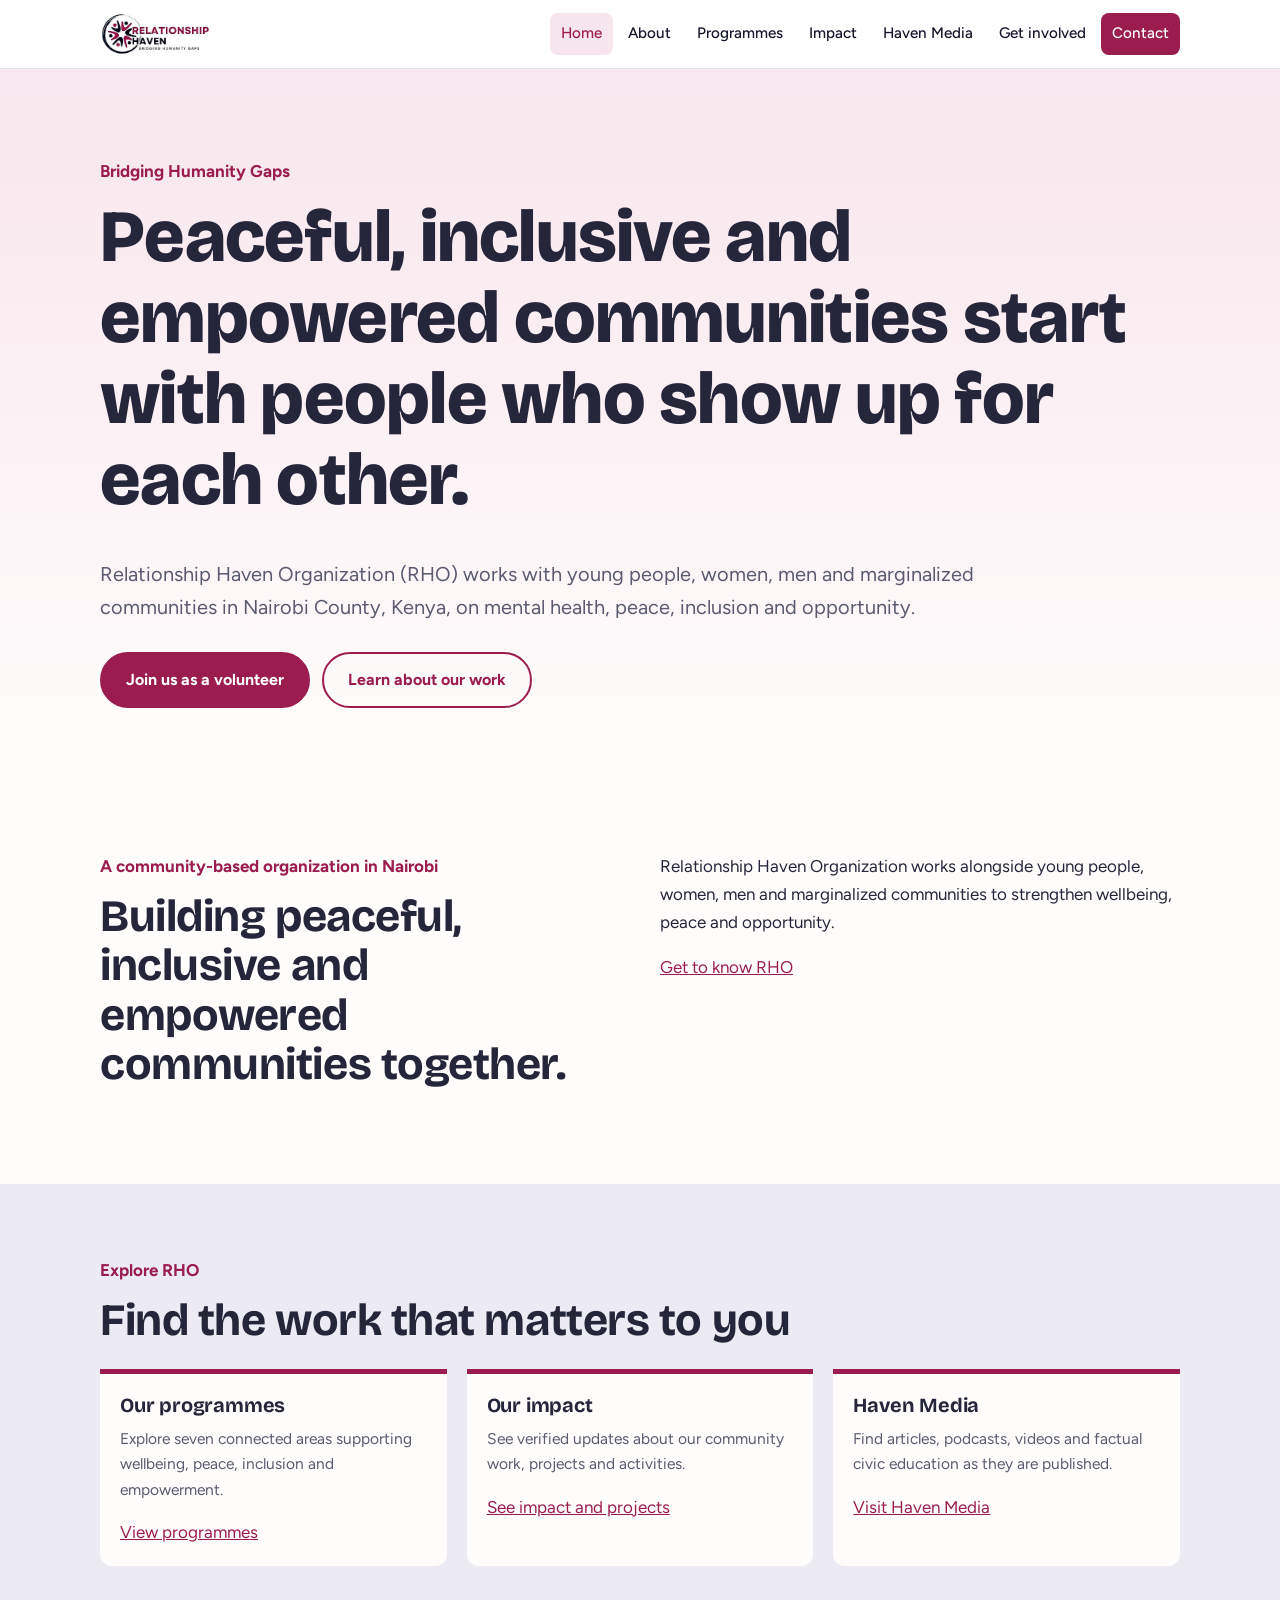
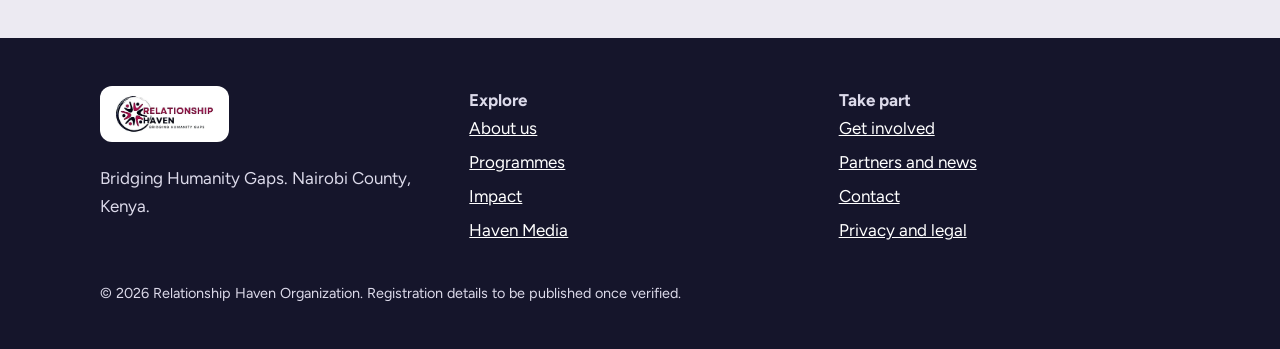
==== index.html @ 0828502a "first commit" ====
<!DOCTYPE html>
<html lang="en">
<head>
<meta charset="utf-8">
<meta name="viewport" content="width=device-width, initial-scale=1, viewport-fit=cover">
<title>Relationship Haven Organization | Bridging Humanity Gaps</title>
<meta name="description" content="Relationship Haven Organization (RHO) is a Nairobi-based community organization advancing mental health, peacebuilding, inclusion, civic engagement and empowerment.">
<link rel="preconnect" href="https://fonts.googleapis.com">
<link rel="preconnect" href="https://fonts.gstatic.com" crossorigin>
<link href="https://fonts.googleapis.com/css2?family=Bricolage+Grotesque:wght@500;700;800&family=Figtree:wght@400;500;700&display=swap" rel="stylesheet">
<link rel="stylesheet" href="styles.css">
</head>
<body>
<a class="skip" href="#main">Skip to content</a>
<header><div class="wrap bar">
<a href="index.html#home" aria-label="Relationship Haven Organization home"><img src="logo.jpg" alt="Relationship Haven logo: Bridging Humanity Gaps"></a>
<button id="menu" aria-expanded="false" aria-controls="nav">Menu</button>
<nav id="nav" aria-label="Primary"><ul>
<li><a href="index.html" aria-current="page">Home</a></li><li><a href="about.html">About</a></li><li><a href="programmes.html">Programmes</a></li><li><a href="impact.html">Impact</a></li><li><a href="media.html">Haven Media</a></li><li><a href="get-involved.html#involved">Get involved</a></li><li><a href="get-involved.html#contact" class="cta">Contact</a></li>
</ul></nav></div></header>

<main id="main">
<section class="hero" id="home"><div class="wrap">
<p class="slogan">Bridging Humanity Gaps</p>
<h1>Peaceful, inclusive and empowered communities start with people who show up for each other.</h1>
<p class="lead">Relationship Haven Organization (RHO) works with young people, women, men and marginalized communities in Nairobi County, Kenya, on mental health, peace, inclusion and opportunity.</p>
<div class="row"><a class="btn" href="get-involved.html#involved">Join us as a volunteer</a><a class="btn alt" href="programmes.html">Learn about our work</a></div>
</div></section>
<section><div class="wrap two">
<div><p class="slogan">A community-based organization in Nairobi</p><h2>Building peaceful, inclusive and empowered communities together.</h2></div>
<div><p>Relationship Haven Organization works alongside young people, women, men and marginalized communities to strengthen wellbeing, peace and opportunity.</p><a href="about.html">Get to know RHO</a></div>
</div></section>
<section class="alt-bg"><div class="wrap">
<p class="slogan">Explore RHO</p><h2>Find the work that matters to you</h2>
<div class="grid3">
<div class="path"><h3>Our programmes</h3><p>Explore seven connected areas supporting wellbeing, peace, inclusion and empowerment.</p><a href="programmes.html">View programmes</a></div>
<div class="path"><h3>Our impact</h3><p>See verified updates about our community work, projects and activities.</p><a href="impact.html">See impact and projects</a></div>
<div class="path"><h3>Haven Media</h3><p>Find articles, podcasts, videos and factual civic education as they are published.</p><a href="media.html">Visit Haven Media</a></div>
</div></div></section>
</main>

<footer><div class="wrap"><div class="fgrid">
<div><span class="logo"><img src="logo.jpg" alt="Relationship Haven"></span><p style="margin-top:14px">Bridging Humanity Gaps. Nairobi County, Kenya.</p></div>
<div><b>Explore</b><ul><li><a href="about.html">About us</a></li><li><a href="programmes.html">Programmes</a></li><li><a href="impact.html">Impact</a></li><li><a href="media.html">Haven Media</a></li></ul></div>
<div><b>Take part</b><ul><li><a href="get-involved.html#involved">Get involved</a></li><li><a href="media.html#partners">Partners and news</a></li><li><a href="get-involved.html#contact">Contact</a></li><li><a href="#" id="pv2">Privacy and legal</a></li></ul></div>
</div><p style="margin-top:32px;font-size:.9rem">&copy; 2026 Relationship Haven Organization. Registration details to be published once verified.</p></div></footer>

<dialog id="dlg" aria-labelledby="dt"><h2 id="dt" style="font-size:1.6rem">Privacy notice</h2>
<p>When you use the contact form, RHO asks only for your name, email address and message, so we can reply. We do not publish referral or personal information. Submitted data is kept only as long as needed and then deleted under RHO's retention practice.</p>
<p>Photographs and video involving children or vulnerable people are used only with proper consent and safeguarding. A full privacy policy and terms will be published here before any wider data collection begins.</p>
<form method="dialog"><button class="btn">Close</button></form></dialog>

<script src="script.js"></script>
</body>
</html>
---- styles.css ----
:root{--crimson:#9b1c4f;--navy:#15152b;--paper:#fffdfc;--rose:#f7e6ed;--mist:#eceaf2;--ink:#26263a;--mute:#5b5b70;--line:#dcd8e4;box-sizing:border-box;padding-top:env(safe-area-inset-top,0px);padding-bottom:env(safe-area-inset-bottom,0px)}
:root:not([data-theme="light"]){}
@media(prefers-color-scheme:dark){:root:not([data-theme="light"]){--paper:#14141f;--rose:#2a1823;--mist:#1d1d2c;--ink:#ecebf3;--mute:#a9a9bd;--line:#35354a;--crimson:#e0507f}:root:not([data-theme="light"]) .node{color:var(--ink);border-color:var(--ink)}}
:root[data-theme="dark"]{--paper:#14141f;--rose:#2a1823;--mist:#1d1d2c;--ink:#ecebf3;--mute:#a9a9bd;--line:#35354a;--crimson:#e0507f}
html{scroll-behavior:smooth;scroll-padding-top:calc(76px + env(safe-area-inset-top,0px))}
*,*:before,*:after{box-sizing:inherit}
body{margin:0;background:var(--paper);color:var(--ink);font:400 1.0625rem/1.65 Figtree,system-ui,sans-serif}
h1,h2,h3{font-family:'Bricolage Grotesque',Figtree,sans-serif;line-height:1.1;margin:0 0 .5em;letter-spacing:-.01em}
h1{font-size:clamp(2.4rem,6.5vw,4.6rem);font-weight:800}
h2{font-size:clamp(1.8rem,4vw,2.8rem);font-weight:700}
h3{font-size:1.25rem;font-weight:700}
p{margin:0 0 1em;max-width:68ch}
a{color:var(--crimson)}
:focus-visible{outline:3px solid var(--crimson);outline-offset:3px;border-radius:4px}
.wrap{max-width:1120px;margin:0 auto;padding:0 20px}
section{padding:72px 0}
.js main>section.reveal{opacity:0;transform:translateY(18px);transition:opacity .55s ease var(--reveal-delay,0ms),transform .55s ease var(--reveal-delay,0ms)}
.js main>section.reveal.is-visible{opacity:1;transform:translateY(0)}
.skip{position:absolute;left:-999px;top:8px;background:var(--navy);color:#fff;padding:10px 14px;z-index:99}.skip:focus{left:8px}
header{position:sticky;top:0;z-index:20;background:#fff;border-bottom:1px solid #e6e2ec;padding-top:env(safe-area-inset-top,0px)}
.bar{display:flex;align-items:center;justify-content:space-between;height:68px}
.bar img{height:44px;width:auto;display:block}
nav ul{display:flex;gap:4px;list-style:none;margin:0;padding:0}
nav a{display:block;padding:8px 11px;color:#15152b;text-decoration:none;font-weight:500;font-size:.95rem;border-radius:8px;transition:background-color .18s ease,color .18s ease}
nav a:hover{background:#f7e6ed}
nav a[aria-current="page"]{background:var(--rose);color:var(--crimson)}
nav a.cta{background:#9b1c4f;color:#fff}
nav a.cta[aria-current="page"]{background:var(--navy);color:#fff}
#menu{display:none;background:none;border:1px solid #cfc9da;border-radius:8px;padding:8px 12px;font:inherit;color:#15152b;cursor:pointer}
@media(max-width:900px){#menu{display:block}nav{position:absolute;left:0;right:0;top:100%;background:#fff;border-bottom:1px solid #e6e2ec;display:none;padding:8px 20px 16px}nav.open{display:block}nav ul{flex-direction:column}}
.btn{display:inline-block;padding:13px 24px;border-radius:999px;font-weight:700;text-decoration:none;border:2px solid var(--crimson);background:var(--crimson);color:#fff;cursor:pointer;font-family:inherit;font-size:1rem;transition:transform .18s ease,box-shadow .18s ease}
.btn:hover{transform:translateY(-2px);box-shadow:0 5px 14px rgba(21,21,43,.16)}
.btn.alt{background:transparent;color:var(--crimson)}
.hero{padding:88px 0 72px;background:linear-gradient(180deg,var(--rose),var(--paper))}
.js .hero .slogan,.js .hero h1,.js .hero .lead,.js .hero .row{animation:hero-rise .7s cubic-bezier(.2,.7,.2,1) both}
.js .hero .slogan{animation-delay:80ms}
.js .hero h1{animation-delay:160ms}
.js .hero .lead{animation-delay:240ms}
.js .hero .row{animation-delay:320ms}
@keyframes hero-rise{from{opacity:0;transform:translateY(20px)}to{opacity:1;transform:translateY(0)}}
.hero p.lead{font-size:1.25rem;color:var(--mute)}
.row{display:flex;gap:12px;flex-wrap:wrap;margin-top:28px}
.slogan{font-weight:700;color:var(--crimson);margin-bottom:12px}
.two{display:grid;grid-template-columns:1fr 1fr;gap:40px;align-items:start}
@media(max-width:800px){.two{grid-template-columns:1fr}section{padding:52px 0}}
.vm{border-left:5px solid var(--crimson);padding:4px 0 4px 20px;margin-bottom:24px}
.vm h3{margin-bottom:6px}
.vals{display:grid;grid-template-columns:repeat(auto-fit,minmax(230px,1fr));gap:0;border-top:2px solid var(--navy);margin-top:28px}
.vals div{padding:16px 20px 16px 0;border-bottom:1px solid var(--line)}
.vals b{font-family:'Bricolage Grotesque',sans-serif;color:var(--crimson);display:block}
.vals span{color:var(--mute);font-size:.95rem}
.alt-bg{background:var(--mist)}
/* programme ring: the one memorable element */
.ringbox{display:grid;grid-template-columns:minmax(300px,440px) 1fr;gap:48px;align-items:center}
@media(max-width:860px){.ringbox{grid-template-columns:1fr}}
.ring{position:relative;width:100%;max-width:440px;aspect-ratio:1;margin:0 auto}
.ring:before{content:"";position:absolute;inset:11%;border:6px solid var(--navy);border-radius:50%;border-right-color:transparent;transform:rotate(-30deg);animation:ring-arrive .8s ease-out both}
@keyframes ring-arrive{from{opacity:0;transform:rotate(-90deg) scale(.88)}to{opacity:1;transform:rotate(-30deg) scale(1)}}
.ring .hub{position:absolute;inset:34%;display:grid;place-items:center;text-align:center;font:700 .95rem/1.2 'Bricolage Grotesque',sans-serif;color:var(--crimson)}
.node{position:absolute;width:76px;height:76px;margin:-38px 0 0 -38px;border-radius:50%;border:3px solid var(--navy);background:var(--paper);color:var(--navy);font:700 .72rem/1.1 Figtree,sans-serif;cursor:pointer;padding:4px;animation:node-arrive .45s cubic-bezier(.2,.7,.2,1) both}
@keyframes node-arrive{from{opacity:0;transform:scale(.65)}to{opacity:1;transform:scale(1)}}
.node[aria-selected="true"]{background:var(--crimson);border-color:var(--crimson);color:#fff;transform:scale(1.14);transition:transform .2s}
:root[data-theme="dark"] .node{color:var(--ink);border-color:var(--ink)}
.panel h3{font-size:1.8rem;color:var(--crimson)}
.panel ul{padding-left:1.1em;margin:0 0 1em;columns:2;column-gap:28px}
.panel li{margin-bottom:6px;break-inside:avoid}
@media(max-width:500px){.panel ul{columns:1}}
.empty{border:2px dashed var(--line);border-radius:14px;padding:22px;color:var(--mute);background:var(--paper)}
.empty b{color:var(--ink);display:block;margin-bottom:4px}
.grid3{display:grid;grid-template-columns:repeat(auto-fit,minmax(250px,1fr));gap:20px;margin-top:24px}
.path{border-top:5px solid var(--crimson);background:var(--paper);padding:20px;border-radius:0 0 12px 12px;transition:transform .2s ease,box-shadow .2s ease}
.path:hover,.path:focus-within{transform:translateY(-3px);box-shadow:0 8px 20px rgba(21,21,43,.12)}
.path p{font-size:.97rem;color:var(--mute)}
form{display:grid;gap:14px;max-width:560px}
label{font-weight:700;font-size:.95rem;display:grid;gap:5px}
input,select,textarea{font:inherit;padding:11px 12px;border:2px solid var(--line);border-radius:10px;background:var(--paper);color:var(--ink);width:100%}
.err{color:#b3123f;font-weight:500;font-size:.88rem;min-height:1em}
:root[data-theme="dark"] .err{color:#ff8aa8}
.chk{display:flex;gap:10px;font-weight:400;align-items:flex-start}.chk input{width:auto;margin-top:6px}
.hp{position:absolute;left:-9999px;width:1px;height:1px;opacity:0;overflow:hidden;padding:0;border:0;pointer-events:none}
#status{padding:14px;border-radius:10px;background:var(--rose);display:none}
footer{background:var(--navy);color:#dcdaea;padding:48px 0 28px}
footer a{color:#fff}
footer .logo{background:#fff;display:inline-block;padding:8px 14px;border-radius:12px}
footer img{height:40px;display:block}
.fgrid{display:grid;grid-template-columns:repeat(auto-fit,minmax(200px,1fr));gap:28px}
footer ul{list-style:none;padding:0;margin:0}footer li{margin-bottom:6px}
dialog{max-width:640px;border:0;border-radius:16px;padding:28px;background:var(--paper);color:var(--ink)}
dialog::backdrop{background:rgba(21,21,43,.6)}
@media(prefers-reduced-motion:reduce){*,*:before,*:after{transition:none!important;animation:none!important;scroll-behavior:auto!important}.js main>section.reveal{opacity:1;transform:none}}
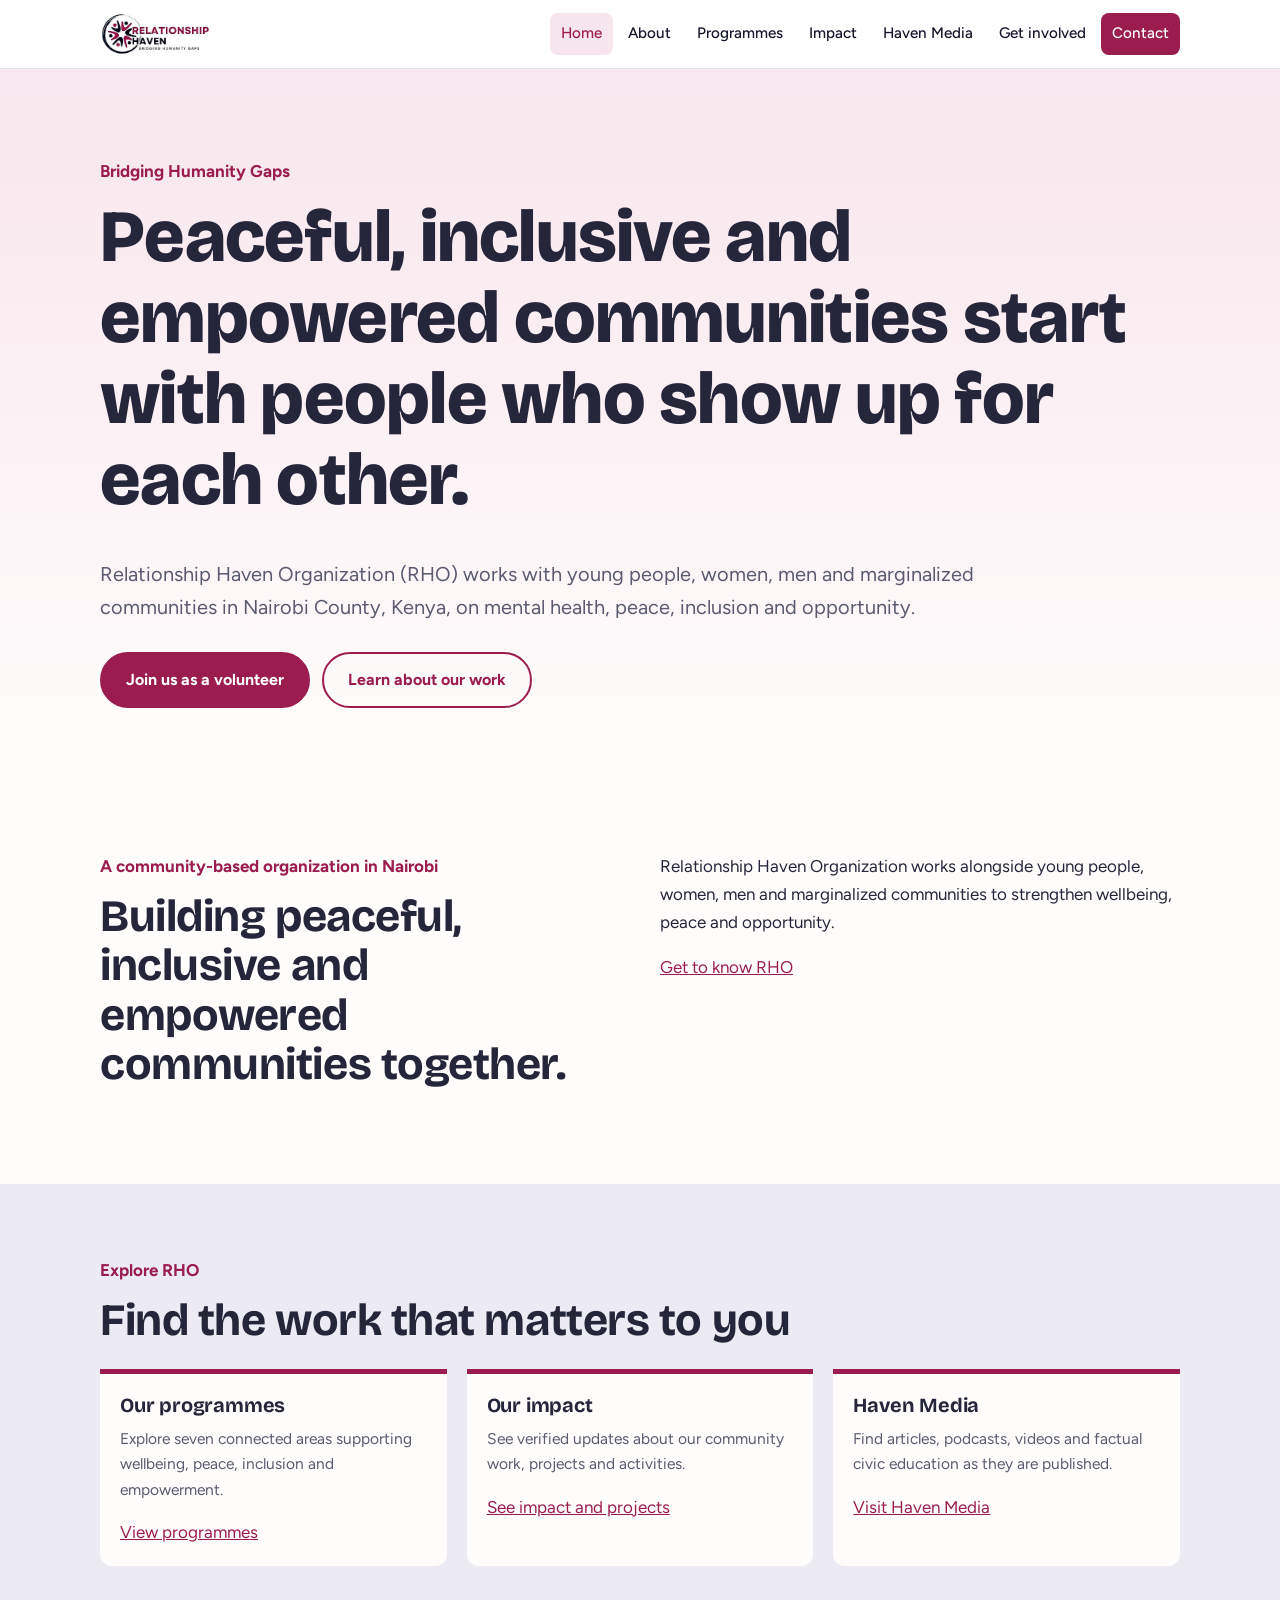
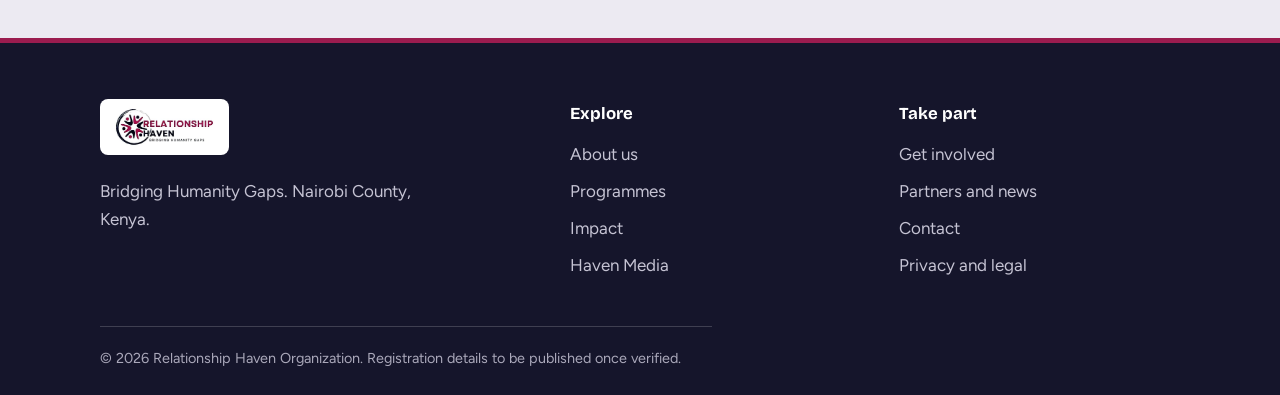
==== commit 53f87917: "updates" ====
--- a/index.html
+++ b/index.html
@@ -14,7 +14,7 @@
 <a class="skip" href="#main">Skip to content</a>
 <header><div class="wrap bar">
 <a href="index.html#home" aria-label="Relationship Haven Organization home"><img src="logo.jpg" alt="Relationship Haven logo: Bridging Humanity Gaps"></a>
-<button id="menu" aria-expanded="false" aria-controls="nav">Menu</button>
+<button id="menu" aria-label="Toggle menu" aria-expanded="false" aria-controls="nav"><span class="menu-icon" aria-hidden="true"><span></span><span></span><span></span></span></button>
 <nav id="nav" aria-label="Primary"><ul>
 <li><a href="index.html" aria-current="page">Home</a></li><li><a href="about.html">About</a></li><li><a href="programmes.html">Programmes</a></li><li><a href="impact.html">Impact</a></li><li><a href="media.html">Haven Media</a></li><li><a href="get-involved.html#involved">Get involved</a></li><li><a href="get-involved.html#contact" class="cta">Contact</a></li>
 </ul></nav></div></header>
--- a/styles.css
+++ b/styles.css
@@ -1,5 +1,11 @@
 :root{--crimson:#9b1c4f;--navy:#15152b;--paper:#fffdfc;--rose:#f7e6ed;--mist:#eceaf2;--ink:#26263a;--mute:#5b5b70;--line:#dcd8e4;box-sizing:border-box;padding-top:env(safe-area-inset-top,0px);padding-bottom:env(safe-area-inset-bottom,0px)}
 :root:not([data-theme="light"]){}
+@media(prefers-color-scheme:dark){:root:not([data-theme="light"]){--paper:#14141f;--rose:#2a1823;--mist:#1d1d2c;--ink:#ecebf3;--mute:#a9a9bd;--line:#35354a;--crimson:#e0507f}:root:not([data-theme="light"]) .node{color:var(--ink);border-color:var(--ink)}}
+:root[data-theme="dark"]{--paper:#14141f;--rose:#2a1823;--mist:#1d1d2c;--ink:#ecebf3;--mute:#a9a9bd;--line:#35354a;--crimson:#e0507f}
+html{scroll-behavior:smooth;scroll-padding-top:calc(76px + env(safe-area-inset-top,0px))}
+*,*:before,*:after{box-sizing:inherit}
+:root{--crimson:#9b1c4f;--navy:#15152b;--paper:#fffdfc;--rose:#f7e6ed;--mist:#eceaf2;--ink:#26263a;--mute:#5b5b70;--line:#dcd8e4;box-sizing:border-box;padding-top:env(safe-area-inset-top,0px);padding-bottom:env(safe-area-inset-bottom,0px)}
+:root:not([data-theme="light"]){ }
 @media(prefers-color-scheme:dark){:root:not([data-theme="light"]){--paper:#14141f;--rose:#2a1823;--mist:#1d1d2c;--ink:#ecebf3;--mute:#a9a9bd;--line:#35354a;--crimson:#e0507f}:root:not([data-theme="light"]) .node{color:var(--ink);border-color:var(--ink)}}
 :root[data-theme="dark"]{--paper:#14141f;--rose:#2a1823;--mist:#1d1d2c;--ink:#ecebf3;--mute:#a9a9bd;--line:#35354a;--crimson:#e0507f}
 html{scroll-behavior:smooth;scroll-padding-top:calc(76px + env(safe-area-inset-top,0px))}
@@ -26,8 +32,10 @@
 nav a[aria-current="page"]{background:var(--rose);color:var(--crimson)}
 nav a.cta{background:#9b1c4f;color:#fff}
 nav a.cta[aria-current="page"]{background:var(--navy);color:#fff}
-#menu{display:none;background:none;border:1px solid #cfc9da;border-radius:8px;padding:8px 12px;font:inherit;color:#15152b;cursor:pointer}
-@media(max-width:900px){#menu{display:block}nav{position:absolute;left:0;right:0;top:100%;background:#fff;border-bottom:1px solid #e6e2ec;display:none;padding:8px 20px 16px}nav.open{display:block}nav ul{flex-direction:column}}
+#menu{display:none;background:none;border:1px solid #cfc9da;border-radius:8px;width:46px;height:42px;padding:0;cursor:pointer;line-height:0;align-items:center;justify-content:center}
+#menu .menu-icon{display:grid;gap:4px;width:20px;height:16px}
+#menu .menu-icon span{display:block;width:100%;height:2px;background:#15152b;border-radius:999px}
+@media(max-width:900px){#menu{display:flex}nav{position:absolute;left:0;right:0;top:100%;background:#fff;border-bottom:1px solid #e6e2ec;display:none;padding:8px 20px 16px}nav.open{display:block}nav ul{flex-direction:column}}
 .btn{display:inline-block;padding:13px 24px;border-radius:999px;font-weight:700;text-decoration:none;border:2px solid var(--crimson);background:var(--crimson);color:#fff;cursor:pointer;font-family:inherit;font-size:1rem;transition:transform .18s ease,box-shadow .18s ease}
 .btn:hover{transform:translateY(-2px);box-shadow:0 5px 14px rgba(21,21,43,.16)}
 .btn.alt{background:transparent;color:var(--crimson)}
@@ -79,12 +87,17 @@
 .chk{display:flex;gap:10px;font-weight:400;align-items:flex-start}.chk input{width:auto;margin-top:6px}
 .hp{position:absolute;left:-9999px;width:1px;height:1px;opacity:0;overflow:hidden;padding:0;border:0;pointer-events:none}
 #status{padding:14px;border-radius:10px;background:var(--rose);display:none}
-footer{background:var(--navy);color:#dcdaea;padding:48px 0 28px}
-footer a{color:#fff}
-footer .logo{background:#fff;display:inline-block;padding:8px 14px;border-radius:12px}
+footer{position:relative;background:var(--navy);color:#dcdaea;padding:56px 0 24px;border-top:5px solid var(--crimson)}
+footer a{color:#fff;text-decoration:none;transition:color .18s ease,transform .18s ease}
+footer a:hover,footer a:focus-visible{color:#ff9cba}
+footer .logo{background:#fff;display:inline-block;padding:8px 14px;border-radius:8px}
 footer img{height:40px;display:block}
-.fgrid{display:grid;grid-template-columns:repeat(auto-fit,minmax(200px,1fr));gap:28px}
-footer ul{list-style:none;padding:0;margin:0}footer li{margin-bottom:6px}
+.fgrid{display:grid;grid-template-columns:minmax(240px,1.5fr) repeat(2,minmax(160px,1fr));gap:48px;padding-bottom:38px}
+.fgrid>div:first-child p{max-width:30ch;color:#c5c3d3}
+.fgrid>div:not(:first-child)>b{display:block;color:#fff;font:700 1.05rem 'Bricolage Grotesque',Figtree,sans-serif;margin:4px 0 16px}
+footer ul{list-style:none;padding:0;margin:0}footer li{margin-bottom:9px}footer li a{color:#c5c3d3}footer li a:hover,footer li a:focus-visible{color:#ff9cba;transform:translateX(3px)}
+footer .fgrid+p{border-top:1px solid rgba(255,255,255,.18);margin:0!important;padding-top:20px;color:#aaa8ba;font-size:.9rem!important}
+@media(max-width:640px){.fgrid{grid-template-columns:1fr 1fr;gap:32px 24px;padding-bottom:28px}.fgrid>div:first-child{grid-column:1/-1}}
 dialog{max-width:640px;border:0;border-radius:16px;padding:28px;background:var(--paper);color:var(--ink)}
 dialog::backdrop{background:rgba(21,21,43,.6)}
 @media(prefers-reduced-motion:reduce){*,*:before,*:after{transition:none!important;animation:none!important;scroll-behavior:auto!important}.js main>section.reveal{opacity:1;transform:none}}
